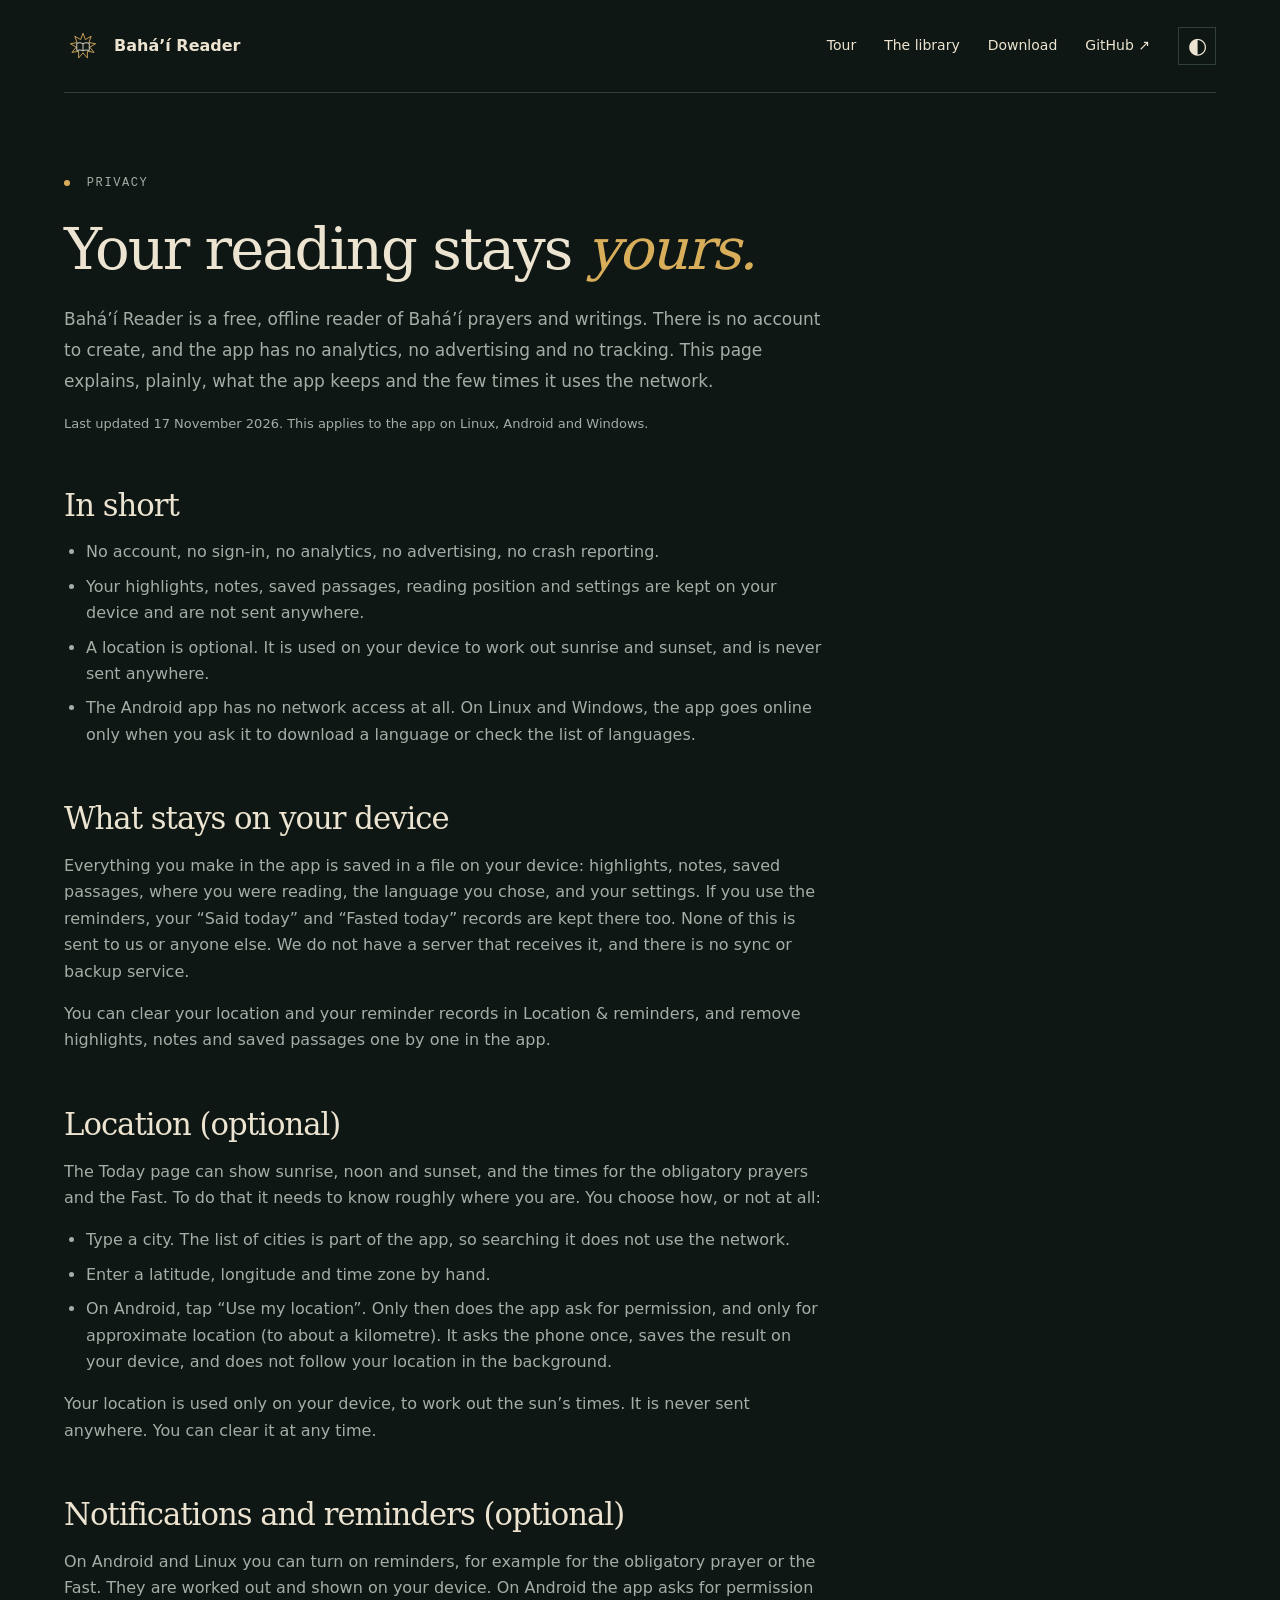
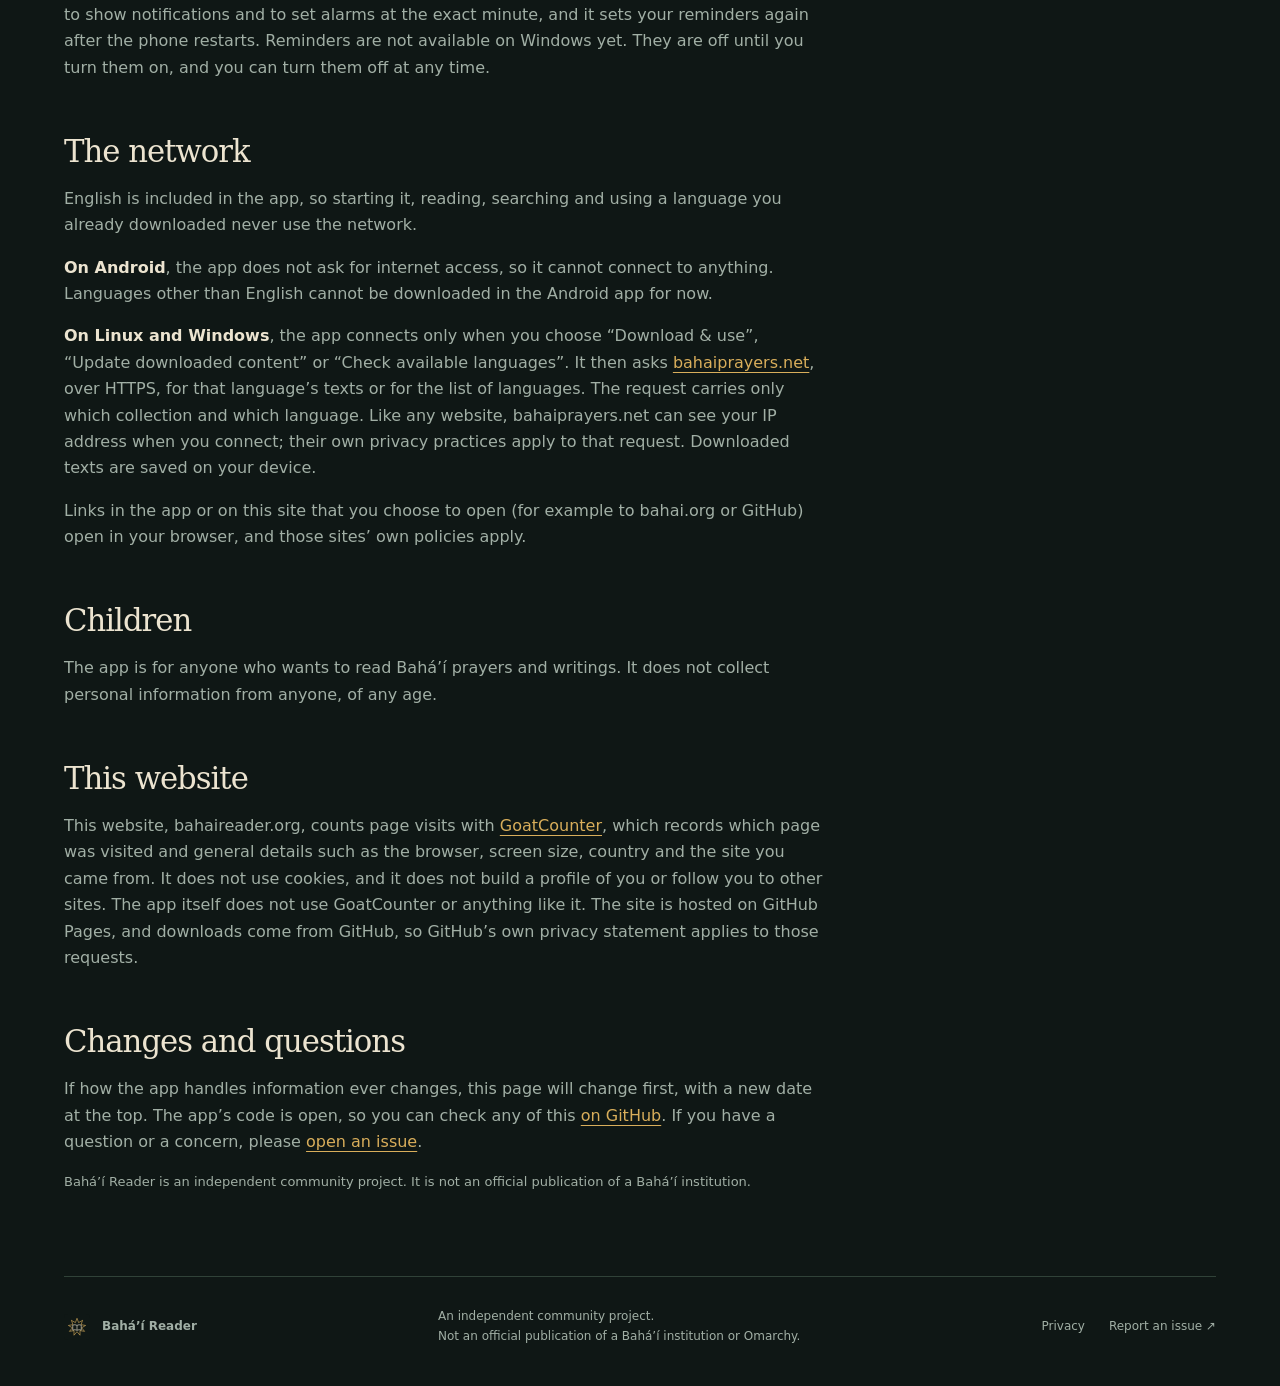
==== docs/privacy.html @ 602466cd "Store prep: signed AAB in release CI with Play checks, Store MSIX draft, privacy page, listing draft" ====
<!doctype html>
<html lang="en">
<head>
<meta charset="utf-8"><meta name="viewport" content="width=device-width, initial-scale=1">
<title>Privacy — Bahá’í Reader</title>
<meta name="description" content="How Bahá’í Reader handles your information: no account, no analytics, no ads. Your location, highlights, notes and settings stay on your device.">
<meta name="robots" content="index, follow">
<link rel="canonical" href="https://bahaireader.org/privacy">
<meta property="og:type" content="website">
<meta property="og:site_name" content="Bahá’í Reader">
<meta property="og:title" content="Privacy — Bahá’í Reader">
<meta property="og:description" content="No account, no analytics, no ads. Your location, highlights, notes and settings stay on your device.">
<meta property="og:url" content="https://bahaireader.org/privacy">
<meta property="og:image" content="https://bahaireader.org/social-card.png">
<meta name="theme-color" content="#0f1715"><link rel="icon" href="icon.svg" type="image/svg+xml"><link rel="stylesheet" href="style.css">
<script>window.goatcounter={path:function(p){return location.host+p}}</script>
<script data-goatcounter="https://goatcounter-production-af4b.up.railway.app/count" async src="https://goatcounter-production-af4b.up.railway.app/count.js"></script>
</head>
<body>
<a class="skip" href="#main">Skip to content</a>
<div class="page">
<header><a class="brand" href="./"><img src="icon.svg" alt="" width="38" height="38">Bahá’í Reader</a><nav aria-label="Main navigation"><a href="./#tour">Tour</a><a href="./#library">The library</a><a href="./#download">Download</a><a href="https://github.com/ninepointlabs/bahai-reader">GitHub ↗</a><button id="palette" aria-label="Switch to light theme" title="Switch color theme">◐</button></nav></header>
<main id="main" class="policy">
<p class="eyebrow"><span></span> PRIVACY</p>
<h1>Your reading stays <em>yours.</em></h1>
<p class="lead">Bahá’í Reader is a free, offline reader of Bahá’í prayers and writings. There is no account to create, and the app has no analytics, no advertising and no tracking. This page explains, plainly, what the app keeps and the few times it uses the network.</p>
<p class="fine">Last updated 17 November 2026. This applies to the app on Linux, Android and Windows.</p>

<h2>In short</h2>
<ul>
<li>No account, no sign-in, no analytics, no advertising, no crash reporting.</li>
<li>Your highlights, notes, saved passages, reading position and settings are kept on your device and are not sent anywhere.</li>
<li>A location is optional. It is used on your device to work out sunrise and sunset, and is never sent anywhere.</li>
<li>The Android app has no network access at all. On Linux and Windows, the app goes online only when you ask it to download a language or check the list of languages.</li>
</ul>

<h2>What stays on your device</h2>
<p>Everything you make in the app is saved in a file on your device: highlights, notes, saved passages, where you were reading, the language you chose, and your settings. If you use the reminders, your “Said today” and “Fasted today” records are kept there too. None of this is sent to us or anyone else. We do not have a server that receives it, and there is no sync or backup service.</p>
<p>You can clear your location and your reminder records in Location &amp; reminders, and remove highlights, notes and saved passages one by one in the app.</p>

<h2>Location (optional)</h2>
<p>The Today page can show sunrise, noon and sunset, and the times for the obligatory prayers and the Fast. To do that it needs to know roughly where you are. You choose how, or not at all:</p>
<ul>
<li>Type a city. The list of cities is part of the app, so searching it does not use the network.</li>
<li>Enter a latitude, longitude and time zone by hand.</li>
<li>On Android, tap “Use my location”. Only then does the app ask for permission, and only for approximate location (to about a kilometre). It asks the phone once, saves the result on your device, and does not follow your location in the background.</li>
</ul>
<p>Your location is used only on your device, to work out the sun’s times. It is never sent anywhere. You can clear it at any time.</p>

<h2>Notifications and reminders (optional)</h2>
<p>On Android and Linux you can turn on reminders, for example for the obligatory prayer or the Fast. They are worked out and shown on your device. On Android the app asks for permission to show notifications and to set alarms at the exact minute, and it sets your reminders again after the phone restarts. Reminders are not available on Windows yet. They are off until you turn them on, and you can turn them off at any time.</p>

<h2>The network</h2>
<p>English is included in the app, so starting it, reading, searching and using a language you already downloaded never use the network.</p>
<p><strong>On Android</strong>, the app does not ask for internet access, so it cannot connect to anything. Languages other than English cannot be downloaded in the Android app for now.</p>
<p><strong>On Linux and Windows</strong>, the app connects only when you choose “Download &amp; use”, “Update downloaded content” or “Check available languages”. It then asks <a href="https://bahaiprayers.net/">bahaiprayers.net</a>, over HTTPS, for that language’s texts or for the list of languages. The request carries only which collection and which language. Like any website, bahaiprayers.net can see your IP address when you connect; their own privacy practices apply to that request. Downloaded texts are saved on your device.</p>
<p>Links in the app or on this site that you choose to open (for example to bahai.org or GitHub) open in your browser, and those sites’ own policies apply.</p>

<h2>Children</h2>
<p>The app is for anyone who wants to read Bahá’í prayers and writings. It does not collect personal information from anyone, of any age.</p>

<h2>This website</h2>
<p>This website, bahaireader.org, counts page visits with <a href="https://www.goatcounter.com/">GoatCounter</a>, which records which page was visited and general details such as the browser, screen size, country and the site you came from. It does not use cookies, and it does not build a profile of you or follow you to other sites. The app itself does not use GoatCounter or anything like it. The site is hosted on GitHub Pages, and downloads come from GitHub, so GitHub’s own privacy statement applies to those requests.</p>

<h2>Changes and questions</h2>
<p>If how the app handles information ever changes, this page will change first, with a new date at the top. The app’s code is open, so you can check any of this <a href="https://github.com/ninepointlabs/bahai-reader">on GitHub</a>. If you have a question or a concern, please <a href="https://github.com/ninepointlabs/bahai-reader/issues">open an issue</a>.</p>
<p class="fine">Bahá’í Reader is an independent community project. It is not an official publication of a Bahá’í institution.</p>
</main><footer><a class="brand" href="./"><img src="icon.svg" alt="" width="26" height="26">Bahá’í Reader</a><p>An independent community project.<br>Not an official publication of a Bahá’í institution or Omarchy.</p><p class="footer-links"><a href="privacy">Privacy</a><a href="https://github.com/ninepointlabs/bahai-reader/issues">Report an issue ↗</a></p></footer>
</div><script src="site.js"></script>
</body></html>
---- docs/style.css ----
:root{color-scheme:dark;--bg:#0f1715;--panel:#14201b;--fg:#ece4d0;--muted:#a1afa5;--accent:#d9ae5b;--border:#304238;--soft:#1c2b23;--ink:#101914}*{box-sizing:border-box}html{scroll-behavior:smooth;scroll-padding-top:32px}body{margin:0;background:var(--bg);color:var(--fg);font:16px/1.65 system-ui,sans-serif}.page{max-width:1440px;margin:auto;padding:0 5%}a{color:inherit;text-underline-offset:4px}button,a{-webkit-tap-highlight-color:transparent}button{cursor:pointer}a:focus-visible,button:focus-visible,summary:focus-visible{outline:2px solid var(--accent);outline-offset:5px}.skip{position:absolute;top:-100px;background:var(--accent);color:var(--ink);padding:12px;z-index:5}.skip:focus{top:12px}header{display:flex;align-items:center;justify-content:space-between;padding:27px 0;border-bottom:1px solid var(--border)}.brand{display:flex;align-items:center;gap:12px;font-weight:600;text-decoration:none;white-space:nowrap}nav{display:flex;align-items:center;gap:28px;font-size:14px}nav a{text-decoration:none}nav a:hover{color:var(--accent)}#palette{background:transparent;color:var(--fg);border:1px solid var(--border);font-size:22px;width:38px;height:38px}.hero{display:grid;grid-template-columns:.95fr 1.2fr;gap:6%;align-items:center;padding:98px 0 82px}.eyebrow{font:12px/1.7 ui-monospace,monospace;letter-spacing:1.6px;color:var(--accent);margin:0 0 25px}.eyebrow span{display:inline-block;width:6px;height:6px;background:var(--accent);border-radius:50%;vertical-align:middle;margin-right:8px}h1,h2,h3,p{margin-top:0}h1,h2{font-family:Georgia,'DejaVu Serif',serif;font-weight:400}h1{font-size:clamp(44px,4.5vw,68px);line-height:1.11;letter-spacing:-2px;margin-bottom:26px}h1 em{color:var(--accent);font-weight:400}h2{font-size:clamp(30px,3vw,43px);line-height:1.2;letter-spacing:-1px}.lead{font-size:17px;line-height:1.8;color:var(--muted)}.actions{display:flex;align-items:center;gap:26px;margin:32px 0 18px;flex-wrap:wrap}.primary{background:var(--accent);color:var(--ink);padding:13px 20px;text-decoration:none;font-weight:600;display:inline-flex;gap:22px}.text-link{font-size:14px;text-decoration:none;color:var(--accent)}.text-link:hover{text-decoration:underline}.fine{font-size:13px;color:var(--muted)}hr{border:0;border-top:1px solid var(--border);margin:16px 0}.facts{border-top:1px solid var(--border);border-bottom:1px solid var(--border);display:grid;grid-template-columns:repeat(3,1fr);padding:26px 0}.facts>div{display:flex;align-items:center;gap:20px;justify-content:center}.facts>div+div{border-left:1px solid var(--border)}.facts strong{font:30px Georgia,serif;color:var(--accent)}.facts span{font-size:13px;color:var(--muted);max-width:160px}.library{display:grid;grid-template-columns:1fr 1.4fr;gap:12%;padding:100px 0 75px}.section-intro>p:last-child{color:var(--muted);max-width:330px}.collections article{display:flex;gap:26px;padding:0 0 25px}.collections article+article{padding-top:25px;border-top:1px solid var(--border)}.index{font:12px ui-monospace,monospace;color:var(--accent);padding-top:7px}h3{font-size:20px;font-weight:500;margin-bottom:10px}.collections p,.features p:not(.eyebrow){color:var(--muted);font-size:15px}details{font-size:14px;color:var(--muted)}summary{cursor:pointer;color:var(--accent)}details ul{padding-left:20px}.features{display:grid;grid-template-columns:repeat(3,1fr);gap:44px;border-top:1px solid var(--border);padding:50px 0 80px}.features .eyebrow{font-size:10px;letter-spacing:1.1px;margin-bottom:15px}.features h3{font-family:Georgia,serif;font-size:24px}.download{background:var(--panel);border:1px solid var(--border);padding:42px;margin-bottom:80px}.download-heading{display:flex;justify-content:space-between;align-items:center;gap:20px}.download h2{font-size:35px;margin-bottom:14px}.download .eyebrow{margin-bottom:12px}.download>p{color:var(--muted);font-size:14px}.packages{display:grid;grid-template-columns:repeat(3,1fr);gap:22px;margin:30px 0}.packages article{min-width:0;border:1px solid var(--border);padding:22px}.format{display:block;color:var(--accent);font:12px ui-monospace,monospace;margin-bottom:22px}.packages h3{font-size:20px}.packages p{font-size:12px;color:var(--muted);min-height:40px}.package-button{display:block;text-decoration:none;border:1px solid var(--accent);padding:11px 8px;text-align:center;color:var(--accent);font-size:13px}.package-button:hover{background:var(--accent);color:var(--ink)}.packages label{display:block;font-size:11px;color:var(--muted);margin-top:24px}pre{font-size:11px;overflow-x:auto;background:var(--bg);padding:12px;margin-bottom:0;line-height:1.7}.source{display:grid;grid-template-columns:1fr 1fr;gap:12%;padding-bottom:65px}.source>div{color:var(--muted)}.source .fine{margin-top:24px}footer{border-top:1px solid var(--border);display:flex;align-items:center;justify-content:space-between;gap:25px;padding:30px 0 40px;font-size:12px;color:var(--muted)}footer p{margin:0}footer>a:last-child{text-decoration:none}body.light{color-scheme:light;--bg:#f7f3e9;--panel:#fffdf6;--fg:#24342b;--muted:#56655b;--accent:#806022;--border:#d7d9c9;--soft:#eaeede;--ink:#fffdf6}@media(max-width:1100px){.hero{gap:4%}.packages{gap:12px}.packages article{padding:15px}.download{padding:28px}}@media(max-width:850px){.hero{grid-template-columns:1fr;padding:65px 0;gap:45px}.hero-copy{max-width:560px}.facts>div{flex-direction:column;gap:5px;text-align:center}.library{gap:6%;padding:65px 0}.features{gap:24px}.packages{grid-template-columns:1fr}.packages p{min-height:0}.packages article{padding:24px}.packages label{margin-top:15px}.download-heading{align-items:flex-start;flex-direction:column}.source{gap:5%}}@media(max-width:560px){.page{padding:0 6%}header{padding:20px 0}.brand{font-size:14px;gap:7px}nav{gap:14px}nav>a:first-child,nav>a:nth-child(2){display:none}nav a{font-size:12px}h1{font-size:47px}.hero{padding-top:48px}.lead{font-size:16px}.facts{gap:10px}.facts strong{font-size:24px}.facts span{font-size:11px}.library,.source,.features{grid-template-columns:1fr;gap:28px}.library{padding-bottom:35px}.features{padding-bottom:40px}.features article{border-bottom:1px solid var(--border);padding-bottom:14px}.download{padding:23px 16px;margin-bottom:50px}.download h2{font-size:30px}.source{padding-bottom:35px}footer{align-items:flex-start;flex-direction:column;gap:20px}}@media(prefers-reduced-motion:reduce){html{scroll-behavior:auto}}.shot{margin:0}.shot img{display:block;width:100%;height:auto;border:1px solid var(--border);background:var(--panel)}.hero-shot img{border-color:var(--accent);box-shadow:18px 18px 0 var(--soft)}.hero-shot figcaption{font-size:12px;color:var(--muted);margin-top:30px;text-align:center}.tour{display:grid;grid-template-columns:1fr 1.9fr;gap:6%;align-items:center;padding:90px 0 20px}.tour video{display:block;width:100%;height:auto;border:1px solid var(--border);background:#0b1210}.gallery{border-top:1px solid var(--border);padding:80px 0 30px}.gallery .section-intro{max-width:680px;margin-bottom:50px}.gallery .section-intro>p:last-child{max-width:none}.shots{display:grid;grid-template-columns:repeat(2,1fr);gap:60px 44px}.shots figcaption{padding-top:22px}.shots .eyebrow{font-size:10px;letter-spacing:1.1px;margin-bottom:12px}.shots h3{font-family:Georgia,serif;font-size:24px}.shots figcaption p:not(.eyebrow){color:var(--muted);font-size:15px;margin:0}details .by{margin:14px 0 0;color:var(--fg);font-size:13px}details .by+ul{margin-top:4px}@media(max-width:850px){.tour{grid-template-columns:1fr;gap:28px;padding:60px 0 10px}.shots{grid-template-columns:1fr;gap:44px}.gallery{padding:60px 0 20px}}@media(max-width:560px){.hero-shot img{box-shadow:8px 8px 0 var(--soft)}.hero-shot figcaption{margin-top:18px}}
.phone-shots{display:grid;grid-template-columns:repeat(4,1fr);gap:28px}.phone-shots img{border-radius:18px}.phone-shots figcaption{padding-top:14px;font-size:13px;color:var(--muted);text-align:center}.packages .soon{border-style:dashed}.packages .soon .format{color:var(--muted)}.packages p code,.packages label a{color:inherit}@media(max-width:850px){.phone-shots{grid-template-columns:repeat(2,1fr);gap:22px}}
.footer-links{display:flex;gap:24px;flex-wrap:wrap}.footer-links a{text-decoration:none}.footer-links a:hover{color:var(--accent)}.policy{max-width:760px;padding:80px 0 70px}.policy h1{margin-bottom:22px}.policy h2{font-size:clamp(26px,2.4vw,32px);margin:52px 0 16px}.policy p,.policy li{color:var(--muted)}.policy strong{color:var(--fg);font-weight:600}.policy a{color:var(--accent)}.policy ul{padding-left:22px}.policy li+li{margin-top:8px}@media(max-width:560px){.policy{padding:48px 0 40px}}
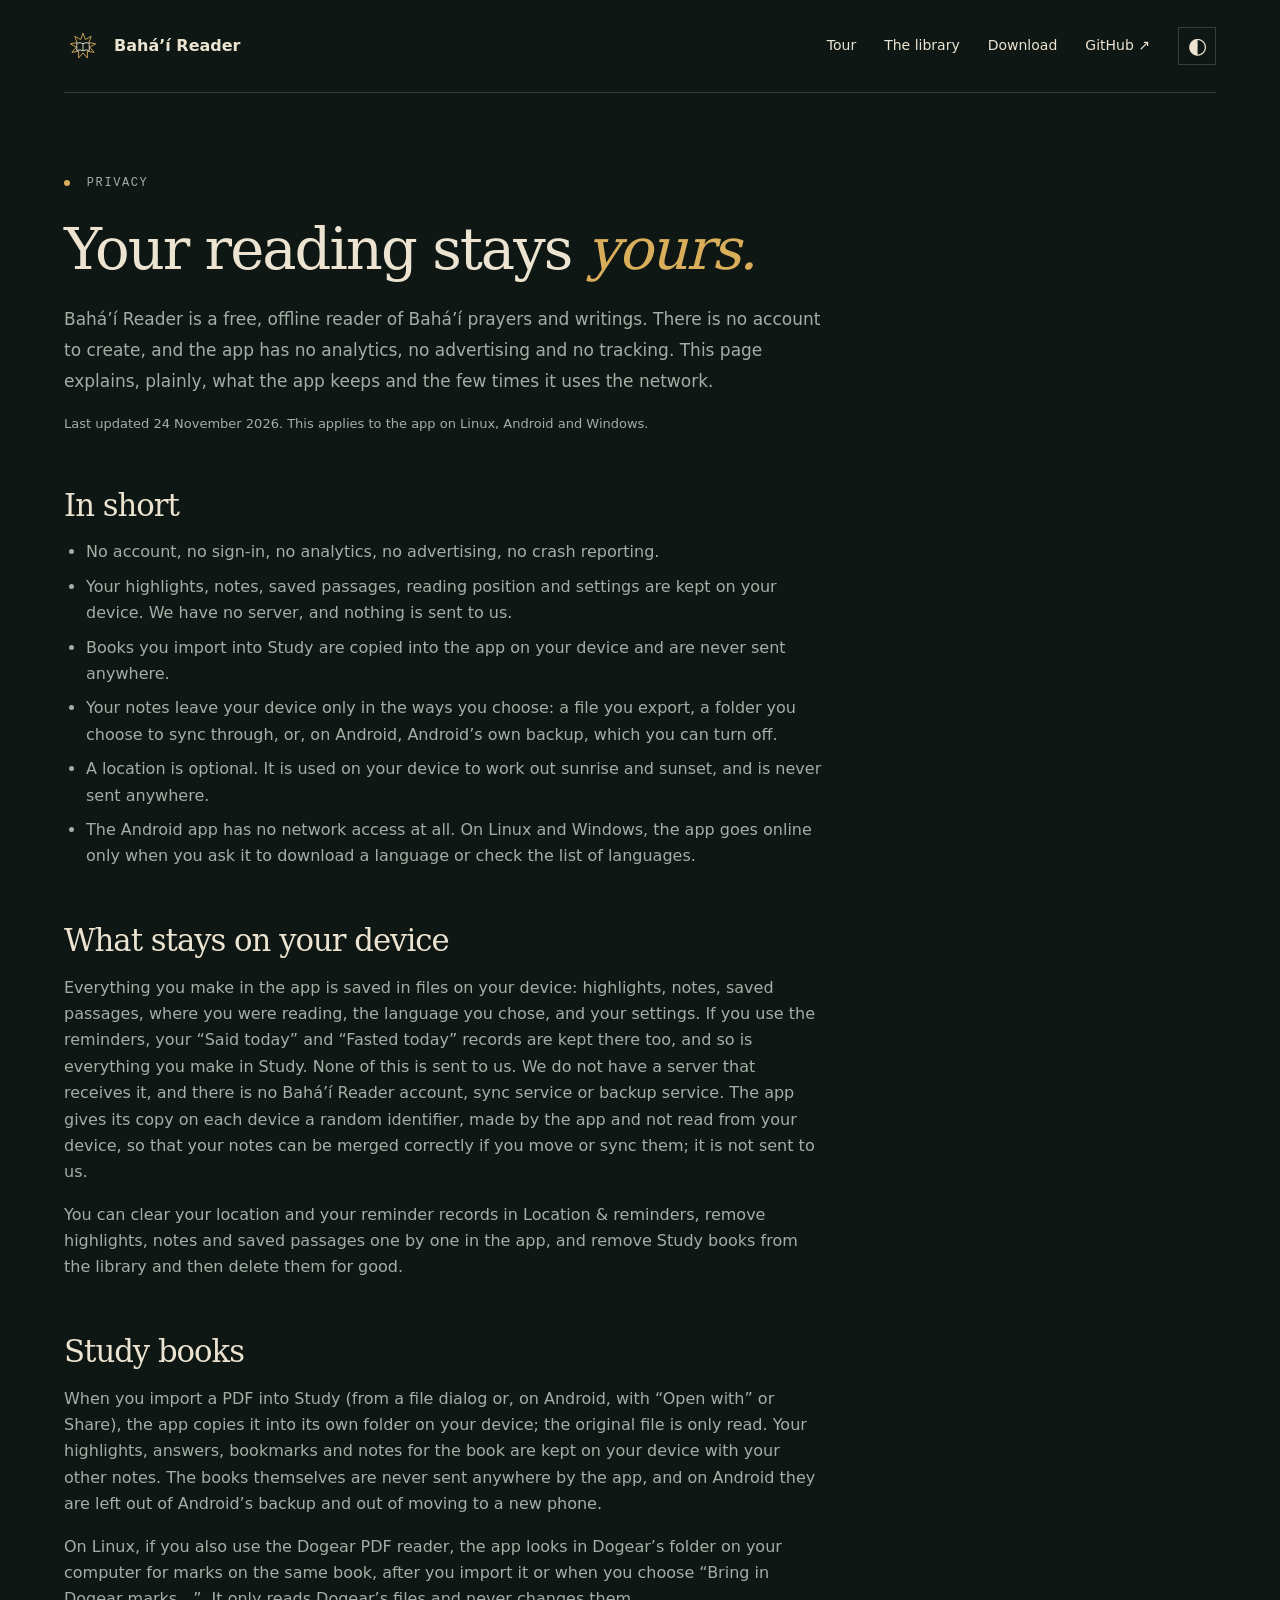
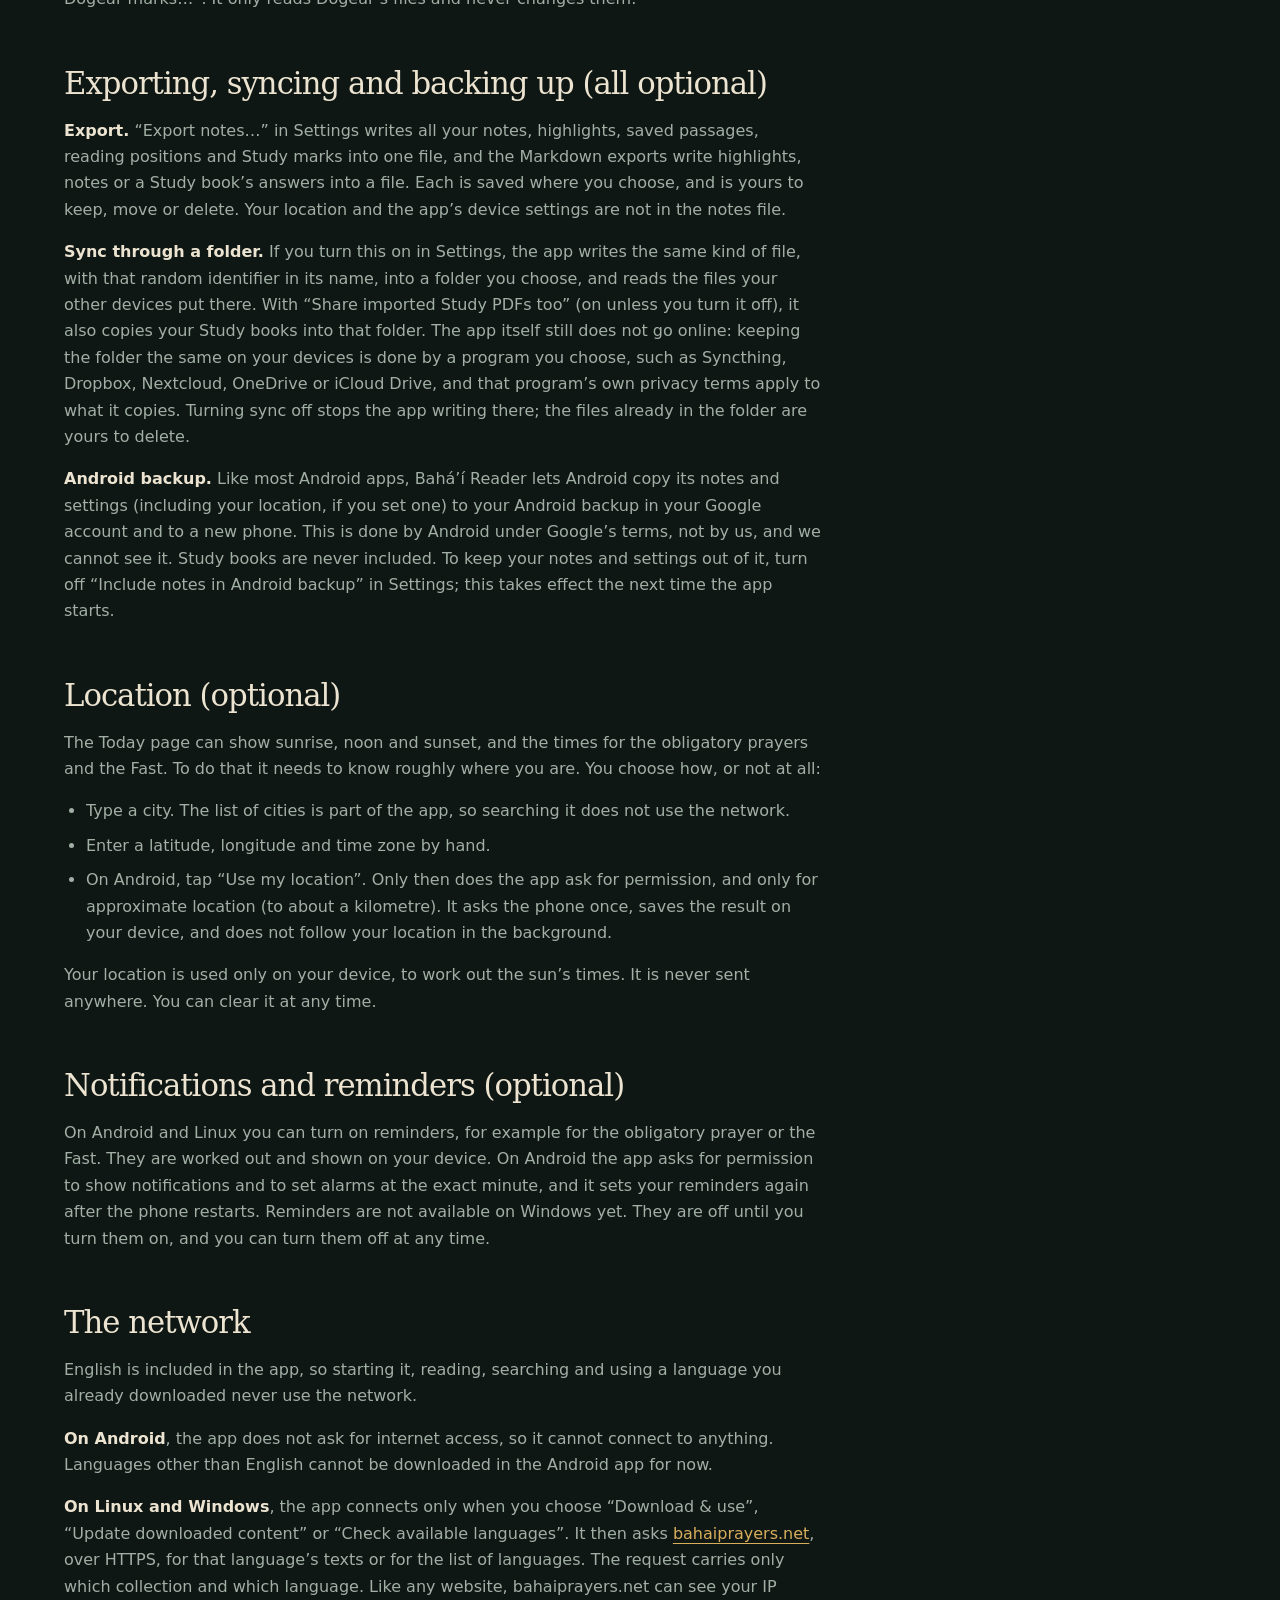
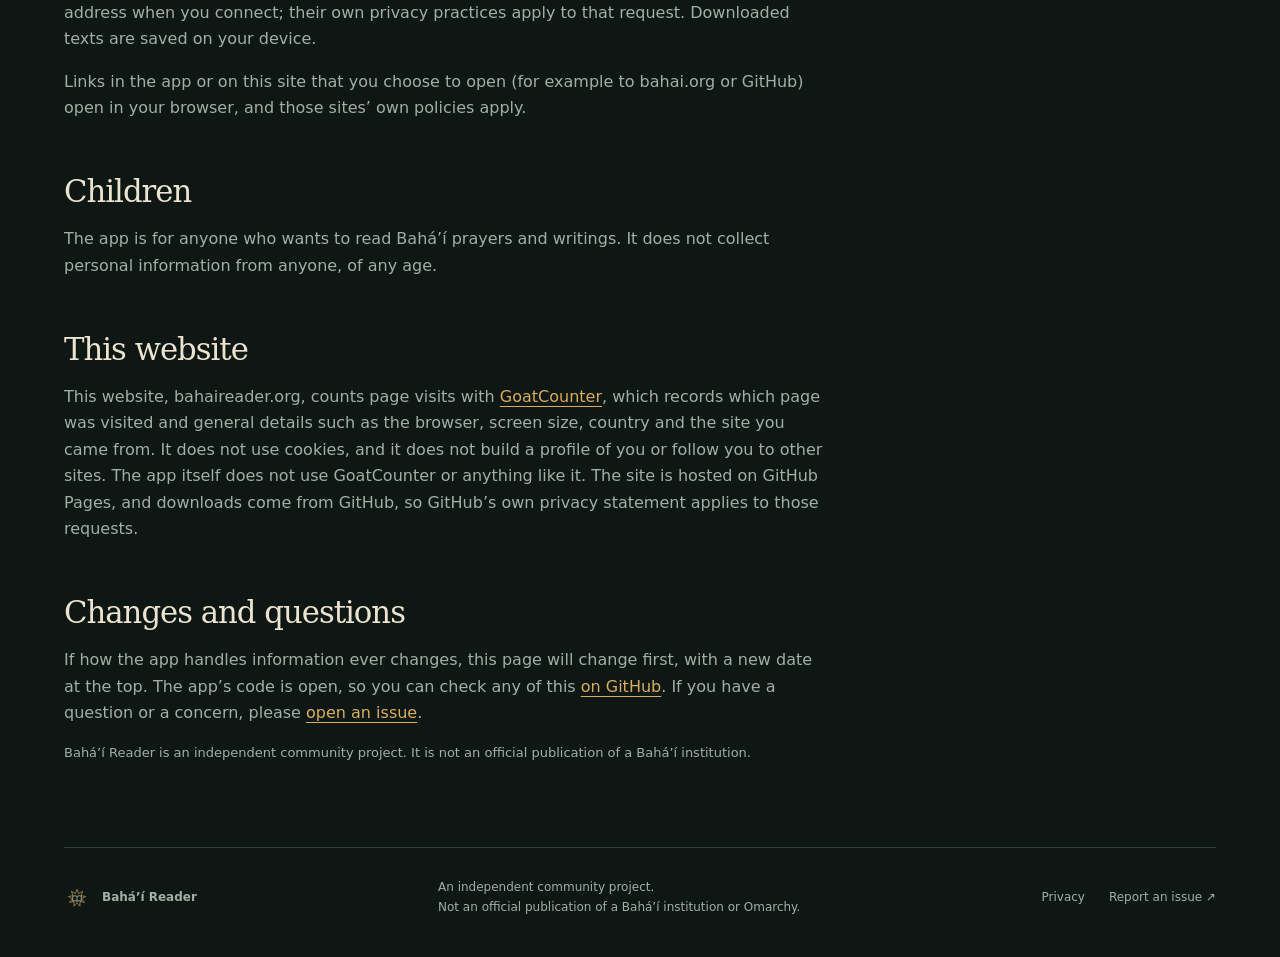
==== commit d5069e96: "Privacy page: Study books, export, folder sync and Android backup Data safety draft: same facts, wit" ====
--- a/docs/privacy.html
+++ b/docs/privacy.html
@@ -24,19 +24,30 @@
 <p class="eyebrow"><span></span> PRIVACY</p>
 <h1>Your reading stays <em>yours.</em></h1>
 <p class="lead">Bahá’í Reader is a free, offline reader of Bahá’í prayers and writings. There is no account to create, and the app has no analytics, no advertising and no tracking. This page explains, plainly, what the app keeps and the few times it uses the network.</p>
-<p class="fine">Last updated 17 November 2026. This applies to the app on Linux, Android and Windows.</p>
+<p class="fine">Last updated 24 November 2026. This applies to the app on Linux, Android and Windows.</p>
 
 <h2>In short</h2>
 <ul>
 <li>No account, no sign-in, no analytics, no advertising, no crash reporting.</li>
-<li>Your highlights, notes, saved passages, reading position and settings are kept on your device and are not sent anywhere.</li>
+<li>Your highlights, notes, saved passages, reading position and settings are kept on your device. We have no server, and nothing is sent to us.</li>
+<li>Books you import into Study are copied into the app on your device and are never sent anywhere.</li>
+<li>Your notes leave your device only in the ways you choose: a file you export, a folder you choose to sync through, or, on Android, Android’s own backup, which you can turn off.</li>
 <li>A location is optional. It is used on your device to work out sunrise and sunset, and is never sent anywhere.</li>
 <li>The Android app has no network access at all. On Linux and Windows, the app goes online only when you ask it to download a language or check the list of languages.</li>
 </ul>
 
 <h2>What stays on your device</h2>
-<p>Everything you make in the app is saved in a file on your device: highlights, notes, saved passages, where you were reading, the language you chose, and your settings. If you use the reminders, your “Said today” and “Fasted today” records are kept there too. None of this is sent to us or anyone else. We do not have a server that receives it, and there is no sync or backup service.</p>
-<p>You can clear your location and your reminder records in Location &amp; reminders, and remove highlights, notes and saved passages one by one in the app.</p>
+<p>Everything you make in the app is saved in files on your device: highlights, notes, saved passages, where you were reading, the language you chose, and your settings. If you use the reminders, your “Said today” and “Fasted today” records are kept there too, and so is everything you make in Study. None of this is sent to us. We do not have a server that receives it, and there is no Bahá’í Reader account, sync service or backup service. The app gives its copy on each device a random identifier, made by the app and not read from your device, so that your notes can be merged correctly if you move or sync them; it is not sent to us.</p>
+<p>You can clear your location and your reminder records in Location &amp; reminders, remove highlights, notes and saved passages one by one in the app, and remove Study books from the library and then delete them for good.</p>
+
+<h2>Study books</h2>
+<p>When you import a PDF into Study (from a file dialog or, on Android, with “Open with” or Share), the app copies it into its own folder on your device; the original file is only read. Your highlights, answers, bookmarks and notes for the book are kept on your device with your other notes. The books themselves are never sent anywhere by the app, and on Android they are left out of Android’s backup and out of moving to a new phone.</p>
+<p>On Linux, if you also use the Dogear PDF reader, the app looks in Dogear’s folder on your computer for marks on the same book, after you import it or when you choose “Bring in Dogear marks…”. It only reads Dogear’s files and never changes them.</p>
+
+<h2>Exporting, syncing and backing up (all optional)</h2>
+<p><strong>Export.</strong> “Export notes…” in Settings writes all your notes, highlights, saved passages, reading positions and Study marks into one file, and the Markdown exports write highlights, notes or a Study book’s answers into a file. Each is saved where you choose, and is yours to keep, move or delete. Your location and the app’s device settings are not in the notes file.</p>
+<p><strong>Sync through a folder.</strong> If you turn this on in Settings, the app writes the same kind of file, with that random identifier in its name, into a folder you choose, and reads the files your other devices put there. With “Share imported Study PDFs too” (on unless you turn it off), it also copies your Study books into that folder. The app itself still does not go online: keeping the folder the same on your devices is done by a program you choose, such as Syncthing, Dropbox, Nextcloud, OneDrive or iCloud Drive, and that program’s own privacy terms apply to what it copies. Turning sync off stops the app writing there; the files already in the folder are yours to delete.</p>
+<p><strong>Android backup.</strong> Like most Android apps, Bahá’í Reader lets Android copy its notes and settings (including your location, if you set one) to your Android backup in your Google account and to a new phone. This is done by Android under Google’s terms, not by us, and we cannot see it. Study books are never included. To keep your notes and settings out of it, turn off “Include notes in Android backup” in Settings; this takes effect the next time the app starts.</p>
 
 <h2>Location (optional)</h2>
 <p>The Today page can show sunrise, noon and sunset, and the times for the obligatory prayers and the Fast. To do that it needs to know roughly where you are. You choose how, or not at all:</p>
--- a/docs/style.css
+++ b/docs/style.css
@@ -1,3 +1,3 @@
-:root{color-scheme:dark;--bg:#0f1715;--panel:#14201b;--fg:#ece4d0;--muted:#a1afa5;--accent:#d9ae5b;--border:#304238;--soft:#1c2b23;--ink:#101914}*{box-sizing:border-box}html{scroll-behavior:smooth;scroll-padding-top:32px}body{margin:0;background:var(--bg);color:var(--fg);font:16px/1.65 system-ui,sans-serif}.page{max-width:1440px;margin:auto;padding:0 5%}a{color:inherit;text-underline-offset:4px}button,a{-webkit-tap-highlight-color:transparent}button{cursor:pointer}a:focus-visible,button:focus-visible,summary:focus-visible{outline:2px solid var(--accent);outline-offset:5px}.skip{position:absolute;top:-100px;background:var(--accent);color:var(--ink);padding:12px;z-index:5}.skip:focus{top:12px}header{display:flex;align-items:center;justify-content:space-between;padding:27px 0;border-bottom:1px solid var(--border)}.brand{display:flex;align-items:center;gap:12px;font-weight:600;text-decoration:none;white-space:nowrap}nav{display:flex;align-items:center;gap:28px;font-size:14px}nav a{text-decoration:none}nav a:hover{color:var(--accent)}#palette{background:transparent;color:var(--fg);border:1px solid var(--border);font-size:22px;width:38px;height:38px}.hero{display:grid;grid-template-columns:.95fr 1.2fr;gap:6%;align-items:center;padding:98px 0 82px}.eyebrow{font:12px/1.7 ui-monospace,monospace;letter-spacing:1.6px;color:var(--accent);margin:0 0 25px}.eyebrow span{display:inline-block;width:6px;height:6px;background:var(--accent);border-radius:50%;vertical-align:middle;margin-right:8px}h1,h2,h3,p{margin-top:0}h1,h2{font-family:Georgia,'DejaVu Serif',serif;font-weight:400}h1{font-size:clamp(44px,4.5vw,68px);line-height:1.11;letter-spacing:-2px;margin-bottom:26px}h1 em{color:var(--accent);font-weight:400}h2{font-size:clamp(30px,3vw,43px);line-height:1.2;letter-spacing:-1px}.lead{font-size:17px;line-height:1.8;color:var(--muted)}.actions{display:flex;align-items:center;gap:26px;margin:32px 0 18px;flex-wrap:wrap}.primary{background:var(--accent);color:var(--ink);padding:13px 20px;text-decoration:none;font-weight:600;display:inline-flex;gap:22px}.text-link{font-size:14px;text-decoration:none;color:var(--accent)}.text-link:hover{text-decoration:underline}.fine{font-size:13px;color:var(--muted)}hr{border:0;border-top:1px solid var(--border);margin:16px 0}.facts{border-top:1px solid var(--border);border-bottom:1px solid var(--border);display:grid;grid-template-columns:repeat(3,1fr);padding:26px 0}.facts>div{display:flex;align-items:center;gap:20px;justify-content:center}.facts>div+div{border-left:1px solid var(--border)}.facts strong{font:30px Georgia,serif;color:var(--accent)}.facts span{font-size:13px;color:var(--muted);max-width:160px}.library{display:grid;grid-template-columns:1fr 1.4fr;gap:12%;padding:100px 0 75px}.section-intro>p:last-child{color:var(--muted);max-width:330px}.collections article{display:flex;gap:26px;padding:0 0 25px}.collections article+article{padding-top:25px;border-top:1px solid var(--border)}.index{font:12px ui-monospace,monospace;color:var(--accent);padding-top:7px}h3{font-size:20px;font-weight:500;margin-bottom:10px}.collections p,.features p:not(.eyebrow){color:var(--muted);font-size:15px}details{font-size:14px;color:var(--muted)}summary{cursor:pointer;color:var(--accent)}details ul{padding-left:20px}.features{display:grid;grid-template-columns:repeat(3,1fr);gap:44px;border-top:1px solid var(--border);padding:50px 0 80px}.features .eyebrow{font-size:10px;letter-spacing:1.1px;margin-bottom:15px}.features h3{font-family:Georgia,serif;font-size:24px}.download{background:var(--panel);border:1px solid var(--border);padding:42px;margin-bottom:80px}.download-heading{display:flex;justify-content:space-between;align-items:center;gap:20px}.download h2{font-size:35px;margin-bottom:14px}.download .eyebrow{margin-bottom:12px}.download>p{color:var(--muted);font-size:14px}.packages{display:grid;grid-template-columns:repeat(3,1fr);gap:22px;margin:30px 0}.packages article{min-width:0;border:1px solid var(--border);padding:22px}.format{display:block;color:var(--accent);font:12px ui-monospace,monospace;margin-bottom:22px}.packages h3{font-size:20px}.packages p{font-size:12px;color:var(--muted);min-height:40px}.package-button{display:block;text-decoration:none;border:1px solid var(--accent);padding:11px 8px;text-align:center;color:var(--accent);font-size:13px}.package-button:hover{background:var(--accent);color:var(--ink)}.packages label{display:block;font-size:11px;color:var(--muted);margin-top:24px}pre{font-size:11px;overflow-x:auto;background:var(--bg);padding:12px;margin-bottom:0;line-height:1.7}.source{display:grid;grid-template-columns:1fr 1fr;gap:12%;padding-bottom:65px}.source>div{color:var(--muted)}.source .fine{margin-top:24px}footer{border-top:1px solid var(--border);display:flex;align-items:center;justify-content:space-between;gap:25px;padding:30px 0 40px;font-size:12px;color:var(--muted)}footer p{margin:0}footer>a:last-child{text-decoration:none}body.light{color-scheme:light;--bg:#f7f3e9;--panel:#fffdf6;--fg:#24342b;--muted:#56655b;--accent:#806022;--border:#d7d9c9;--soft:#eaeede;--ink:#fffdf6}@media(max-width:1100px){.hero{gap:4%}.packages{gap:12px}.packages article{padding:15px}.download{padding:28px}}@media(max-width:850px){.hero{grid-template-columns:1fr;padding:65px 0;gap:45px}.hero-copy{max-width:560px}.facts>div{flex-direction:column;gap:5px;text-align:center}.library{gap:6%;padding:65px 0}.features{gap:24px}.packages{grid-template-columns:1fr}.packages p{min-height:0}.packages article{padding:24px}.packages label{margin-top:15px}.download-heading{align-items:flex-start;flex-direction:column}.source{gap:5%}}@media(max-width:560px){.page{padding:0 6%}header{padding:20px 0}.brand{font-size:14px;gap:7px}nav{gap:14px}nav>a:first-child,nav>a:nth-child(2){display:none}nav a{font-size:12px}h1{font-size:47px}.hero{padding-top:48px}.lead{font-size:16px}.facts{gap:10px}.facts strong{font-size:24px}.facts span{font-size:11px}.library,.source,.features{grid-template-columns:1fr;gap:28px}.library{padding-bottom:35px}.features{padding-bottom:40px}.features article{border-bottom:1px solid var(--border);padding-bottom:14px}.download{padding:23px 16px;margin-bottom:50px}.download h2{font-size:30px}.source{padding-bottom:35px}footer{align-items:flex-start;flex-direction:column;gap:20px}}@media(prefers-reduced-motion:reduce){html{scroll-behavior:auto}}.shot{margin:0}.shot img{display:block;width:100%;height:auto;border:1px solid var(--border);background:var(--panel)}.hero-shot img{border-color:var(--accent);box-shadow:18px 18px 0 var(--soft)}.hero-shot figcaption{font-size:12px;color:var(--muted);margin-top:30px;text-align:center}.tour{display:grid;grid-template-columns:1fr 1.9fr;gap:6%;align-items:center;padding:90px 0 20px}.tour video{display:block;width:100%;height:auto;border:1px solid var(--border);background:#0b1210}.gallery{border-top:1px solid var(--border);padding:80px 0 30px}.gallery .section-intro{max-width:680px;margin-bottom:50px}.gallery .section-intro>p:last-child{max-width:none}.shots{display:grid;grid-template-columns:repeat(2,1fr);gap:60px 44px}.shots figcaption{padding-top:22px}.shots .eyebrow{font-size:10px;letter-spacing:1.1px;margin-bottom:12px}.shots h3{font-family:Georgia,serif;font-size:24px}.shots figcaption p:not(.eyebrow){color:var(--muted);font-size:15px;margin:0}details .by{margin:14px 0 0;color:var(--fg);font-size:13px}details .by+ul{margin-top:4px}@media(max-width:850px){.tour{grid-template-columns:1fr;gap:28px;padding:60px 0 10px}.shots{grid-template-columns:1fr;gap:44px}.gallery{padding:60px 0 20px}}@media(max-width:560px){.hero-shot img{box-shadow:8px 8px 0 var(--soft)}.hero-shot figcaption{margin-top:18px}}
+:root{color-scheme:dark;--bg:#0f1715;--panel:#14201b;--fg:#ece4d0;--muted:#a1afa5;--accent:#d9ae5b;--border:#304238;--soft:#1c2b23;--ink:#101914}*{box-sizing:border-box}html{scroll-behavior:smooth;scroll-padding-top:32px}body{margin:0;background:var(--bg);color:var(--fg);font:16px/1.65 system-ui,sans-serif}.page{max-width:1440px;margin:auto;padding:0 5%}a{color:inherit;text-underline-offset:4px}button,a{-webkit-tap-highlight-color:transparent}button{cursor:pointer}a:focus-visible,button:focus-visible,summary:focus-visible{outline:2px solid var(--accent);outline-offset:5px}.skip{position:absolute;top:-100px;background:var(--accent);color:var(--ink);padding:12px;z-index:5}.skip:focus{top:12px}header{display:flex;align-items:center;justify-content:space-between;padding:27px 0;border-bottom:1px solid var(--border)}.brand{display:flex;align-items:center;gap:12px;font-weight:600;text-decoration:none;white-space:nowrap}nav{display:flex;align-items:center;gap:28px;font-size:14px}nav a{text-decoration:none}nav a:hover{color:var(--accent)}#palette{background:transparent;color:var(--fg);border:1px solid var(--border);font-size:22px;width:38px;height:38px}.hero{display:grid;grid-template-columns:.95fr 1.2fr;gap:6%;align-items:center;padding:98px 0 82px}.eyebrow{font:12px/1.7 ui-monospace,monospace;letter-spacing:1.6px;color:var(--accent);margin:0 0 25px}.eyebrow span{display:inline-block;width:6px;height:6px;background:var(--accent);border-radius:50%;vertical-align:middle;margin-right:8px}h1,h2,h3,p{margin-top:0}h1,h2{font-family:Georgia,'DejaVu Serif',serif;font-weight:400}h1{font-size:clamp(44px,4.5vw,68px);line-height:1.11;letter-spacing:-2px;margin-bottom:26px}h1 em{color:var(--accent);font-weight:400}h2{font-size:clamp(30px,3vw,43px);line-height:1.2;letter-spacing:-1px}.lead{font-size:17px;line-height:1.8;color:var(--muted)}.actions{display:flex;align-items:center;gap:26px;margin:32px 0 18px;flex-wrap:wrap}.primary{background:var(--accent);color:var(--ink);padding:13px 20px;text-decoration:none;font-weight:600;display:inline-flex;gap:22px}.text-link{font-size:14px;text-decoration:none;color:var(--accent)}.text-link:hover{text-decoration:underline}.fine{font-size:13px;color:var(--muted)}hr{border:0;border-top:1px solid var(--border);margin:16px 0}.facts{border-top:1px solid var(--border);border-bottom:1px solid var(--border);display:grid;grid-template-columns:repeat(3,1fr);padding:26px 0}.facts>div{display:flex;align-items:center;gap:20px;justify-content:center}.facts>div+div{border-left:1px solid var(--border)}.facts strong{font:30px Georgia,serif;color:var(--accent)}.facts span{font-size:13px;color:var(--muted);max-width:160px}.library{display:grid;grid-template-columns:1fr 1.4fr;gap:12%;padding:100px 0 75px}.section-intro>p:last-child{color:var(--muted);max-width:330px}.collections article{display:flex;gap:26px;padding:0 0 25px}.collections article+article{padding-top:25px;border-top:1px solid var(--border)}.index{font:12px ui-monospace,monospace;color:var(--accent);padding-top:7px}h3{font-size:20px;font-weight:500;margin-bottom:10px}.collections p,.features p:not(.eyebrow){color:var(--muted);font-size:15px}details{font-size:14px;color:var(--muted)}summary{cursor:pointer;color:var(--accent)}details ul{padding-left:20px}.features{display:grid;grid-template-columns:repeat(3,1fr);gap:44px;border-top:1px solid var(--border);padding:50px 0 80px}.features .eyebrow{font-size:10px;letter-spacing:1.1px;margin-bottom:15px}.features h3{font-family:Georgia,serif;font-size:24px}.download{background:var(--panel);border:1px solid var(--border);padding:42px;margin-bottom:80px}.download-heading{display:flex;justify-content:space-between;align-items:center;gap:20px}.download h2{font-size:35px;margin-bottom:14px}.download .eyebrow{margin-bottom:12px}.download>p{color:var(--muted);font-size:14px}.packages{display:grid;grid-template-columns:repeat(3,1fr);gap:22px;margin:30px 0}.packages article{min-width:0;border:1px solid var(--border);padding:22px}.format{display:block;color:var(--accent);font:12px ui-monospace,monospace;margin-bottom:22px}.packages h3{font-size:20px}.packages p{font-size:12px;color:var(--muted);min-height:40px}.package-button{display:block;text-decoration:none;border:1px solid var(--accent);padding:11px 8px;text-align:center;color:var(--accent);font-size:13px}.package-button:hover{background:var(--accent);color:var(--ink)}.packages label{display:block;font-size:11px;color:var(--muted);margin-top:24px}pre{font-size:11px;overflow-x:auto;background:var(--bg);padding:12px;margin-bottom:0;line-height:1.7}.source{display:grid;grid-template-columns:1fr 1fr;gap:12%;padding-bottom:65px}.source>div{color:var(--muted)}.source .fine{margin-top:24px}footer{border-top:1px solid var(--border);display:flex;align-items:center;justify-content:space-between;gap:25px;padding:30px 0 40px;font-size:12px;color:var(--muted)}footer p{margin:0}footer>a:last-child{text-decoration:none}body.light{color-scheme:light;--bg:#f7f3e9;--panel:#fffdf6;--fg:#24342b;--muted:#56655b;--accent:#806022;--border:#d7d9c9;--soft:#eaeede;--ink:#fffdf6}@media(max-width:1100px){.hero{gap:4%}.packages{gap:12px}.packages article{padding:15px}.download{padding:28px}}@media(max-width:850px){.hero{grid-template-columns:1fr;padding:65px 0;gap:45px}.hero-copy{max-width:560px}.facts>div{flex-direction:column;gap:5px;text-align:center}.library{gap:6%;padding:65px 0}.features{gap:24px}.packages{grid-template-columns:1fr}.packages p{min-height:0}.packages article{padding:24px}.packages label{margin-top:15px}.download-heading{align-items:flex-start;flex-direction:column}.source{gap:5%}}@media(max-width:560px){.page{padding:0 6%}header{padding:20px 0}.brand{font-size:14px;gap:7px}nav{gap:14px}nav>a:first-child{display:none}nav a{font-size:12px}h1{font-size:47px}.hero{padding-top:48px}.lead{font-size:16px}.facts{gap:10px}.facts strong{font-size:24px}.facts span{font-size:11px}.library,.source,.features{grid-template-columns:1fr;gap:28px}.library{padding-bottom:35px}.features{padding-bottom:40px}.features article{border-bottom:1px solid var(--border);padding-bottom:14px}.download{padding:23px 16px;margin-bottom:50px}.download h2{font-size:30px}.source{padding-bottom:35px}footer{align-items:flex-start;flex-direction:column;gap:20px}}@media(prefers-reduced-motion:reduce){html{scroll-behavior:auto}}.shot{margin:0}.shot img{display:block;width:100%;height:auto;border:1px solid var(--border);background:var(--panel)}.hero-shot img{border-color:var(--accent);box-shadow:18px 18px 0 var(--soft)}.hero-shot figcaption{font-size:12px;color:var(--muted);margin-top:30px;text-align:center}.gallery{border-top:1px solid var(--border);padding:80px 0 30px}.gallery .section-intro{max-width:680px;margin-bottom:50px}.gallery .section-intro>p:last-child{max-width:none}.shots{display:grid;grid-template-columns:repeat(2,1fr);gap:60px 44px}.shots figcaption{padding-top:22px}.shots .eyebrow{font-size:10px;letter-spacing:1.1px;margin-bottom:12px}.shots h3{font-family:Georgia,serif;font-size:24px}.shots figcaption p:not(.eyebrow){color:var(--muted);font-size:15px;margin:0}details .by{margin:14px 0 0;color:var(--fg);font-size:13px}details .by+ul{margin-top:4px}@media(max-width:850px){.shots{grid-template-columns:1fr;gap:44px}.gallery{padding:60px 0 20px}}@media(max-width:560px){.hero-shot img{box-shadow:8px 8px 0 var(--soft)}.hero-shot figcaption{margin-top:18px}}
 .phone-shots{display:grid;grid-template-columns:repeat(4,1fr);gap:28px}.phone-shots img{border-radius:18px}.phone-shots figcaption{padding-top:14px;font-size:13px;color:var(--muted);text-align:center}.packages .soon{border-style:dashed}.packages .soon .format{color:var(--muted)}.packages p code,.packages label a{color:inherit}@media(max-width:850px){.phone-shots{grid-template-columns:repeat(2,1fr);gap:22px}}
 .footer-links{display:flex;gap:24px;flex-wrap:wrap}.footer-links a{text-decoration:none}.footer-links a:hover{color:var(--accent)}.policy{max-width:760px;padding:80px 0 70px}.policy h1{margin-bottom:22px}.policy h2{font-size:clamp(26px,2.4vw,32px);margin:52px 0 16px}.policy p,.policy li{color:var(--muted)}.policy strong{color:var(--fg);font-weight:600}.policy a{color:var(--accent)}.policy ul{padding-left:22px}.policy li+li{margin-top:8px}@media(max-width:560px){.policy{padding:48px 0 40px}}
